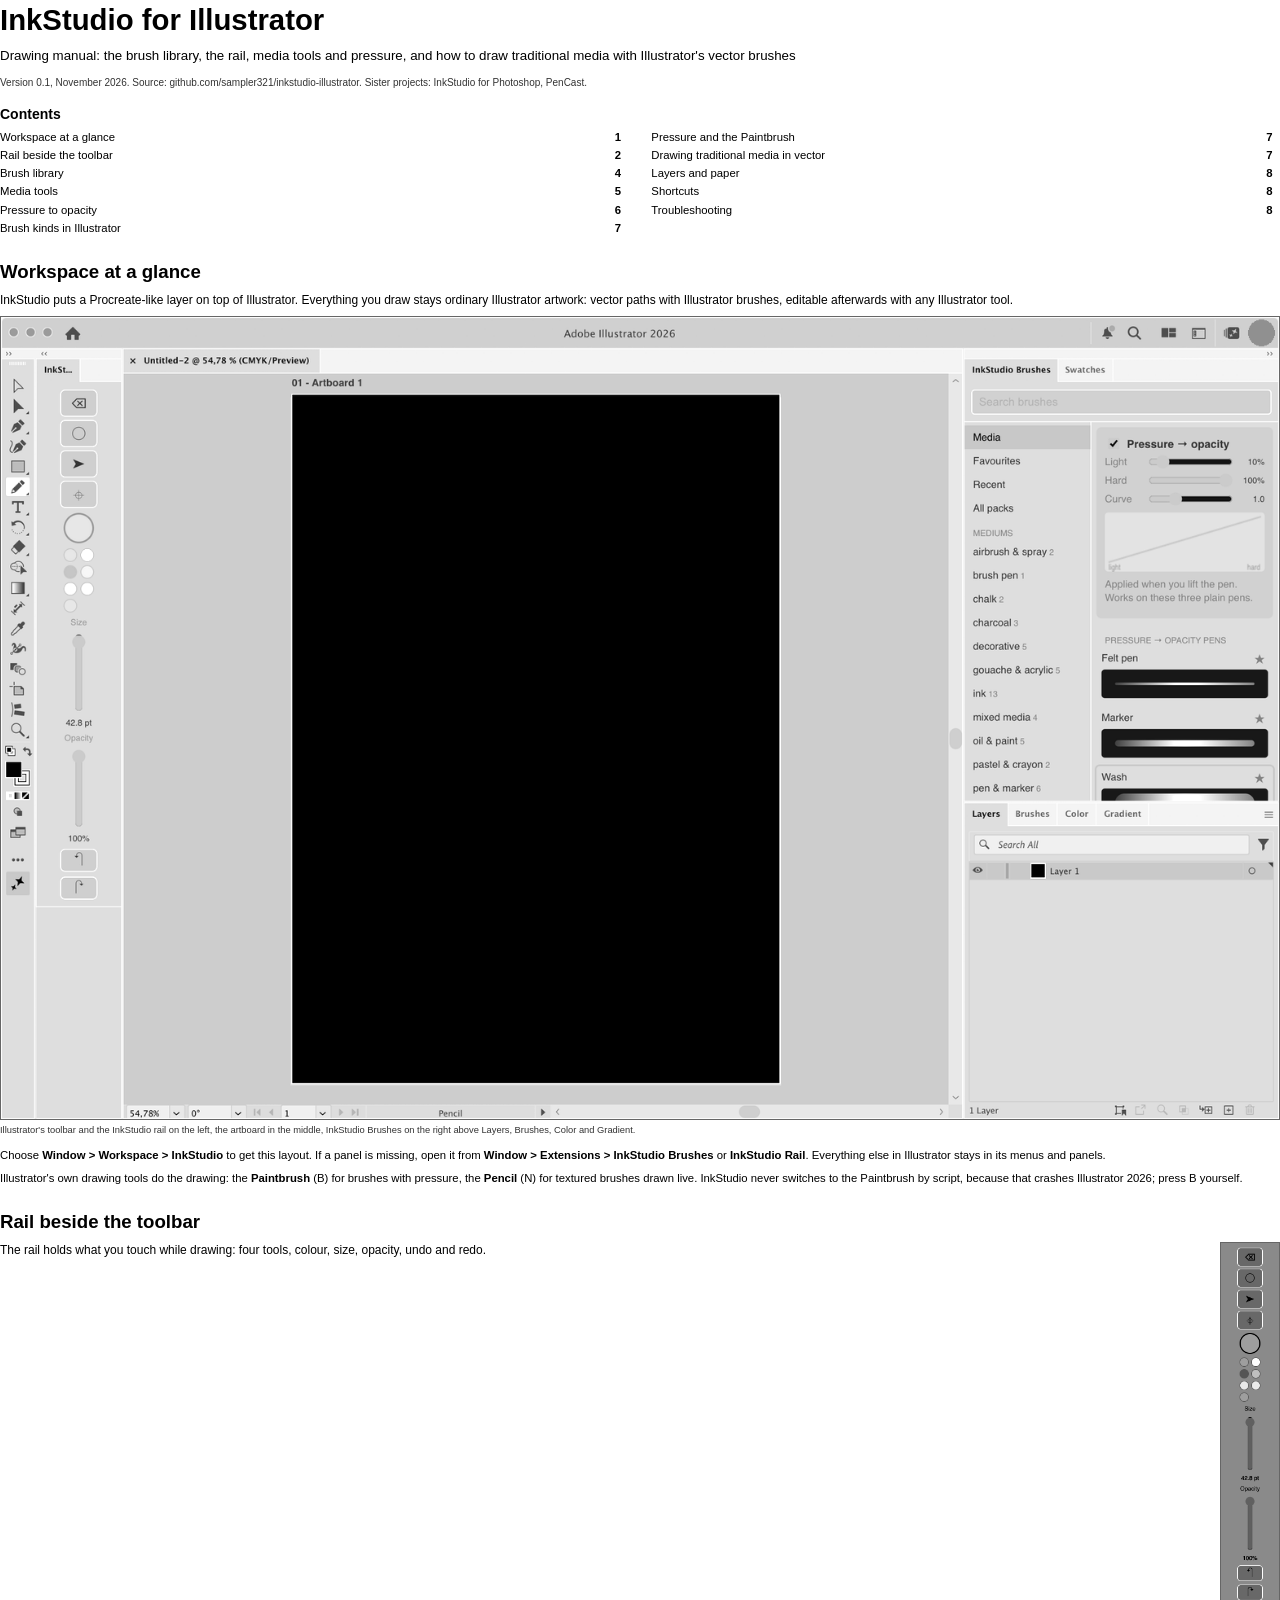
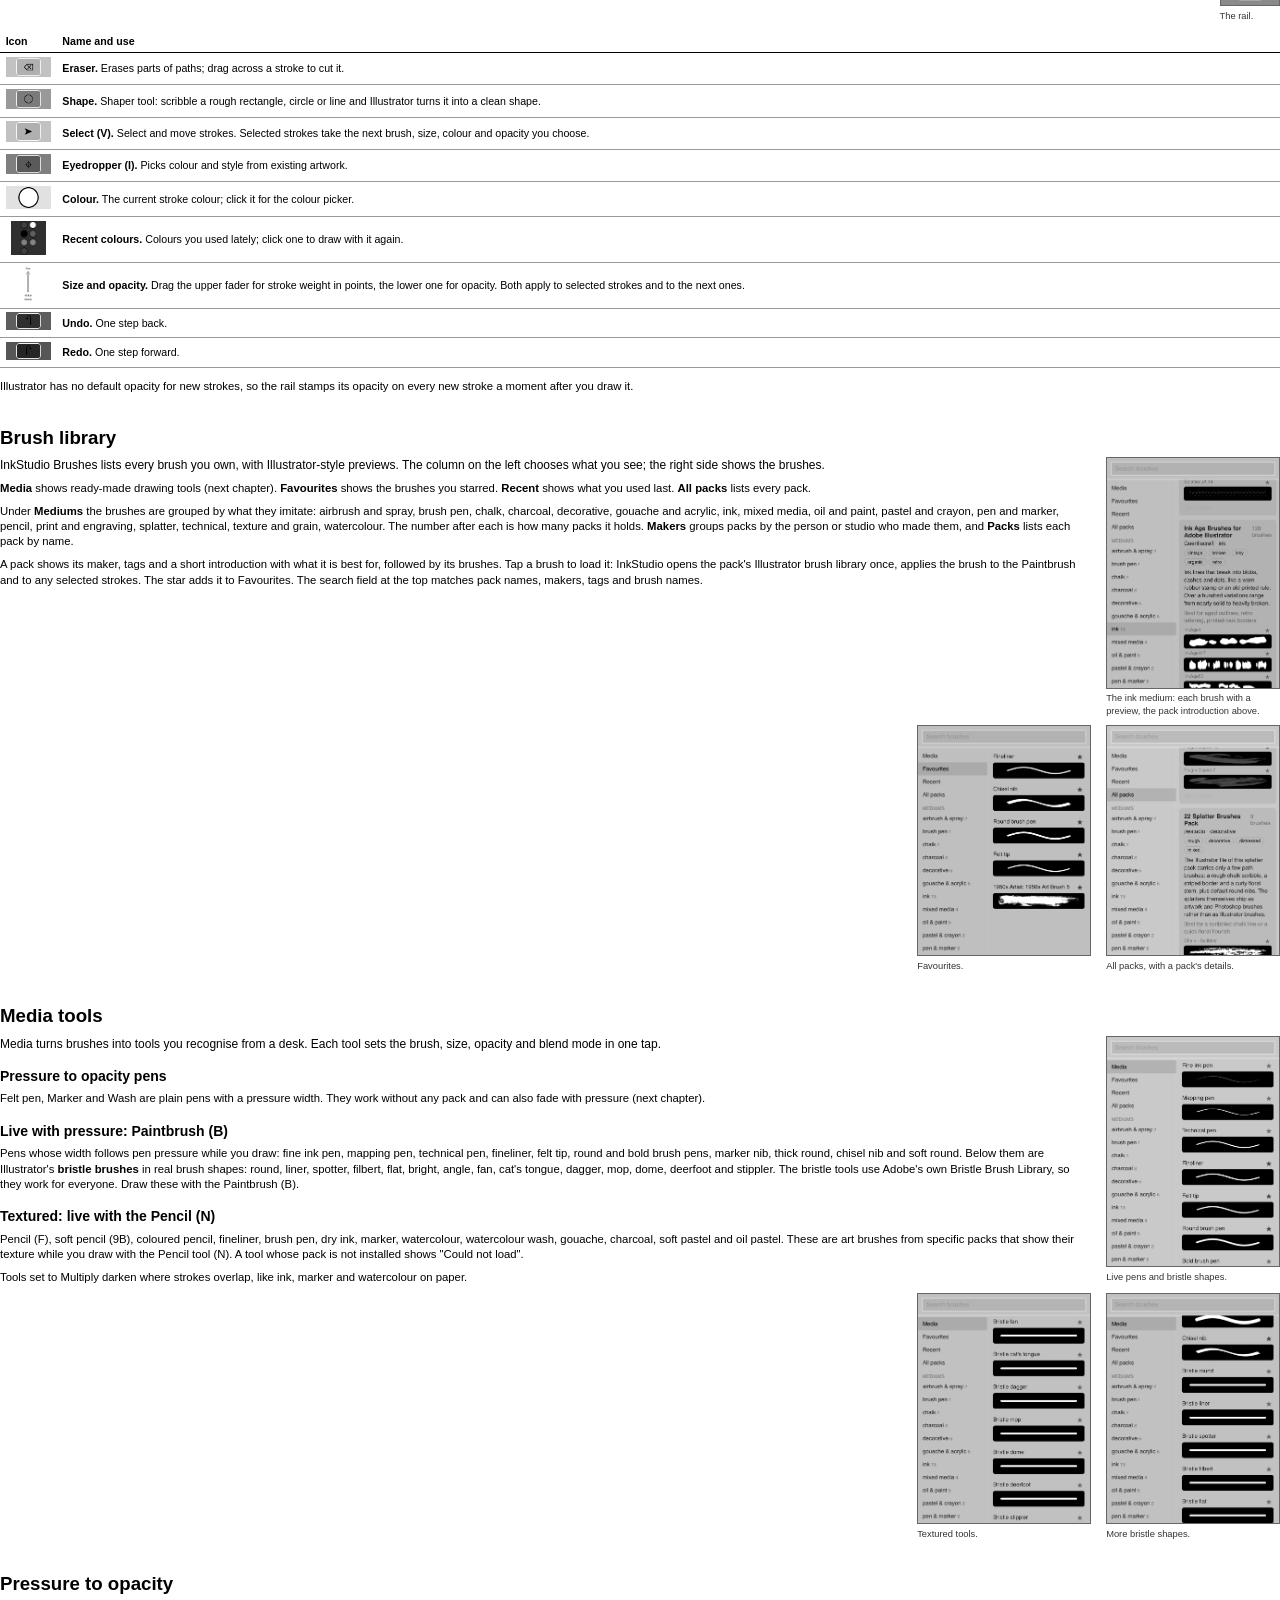
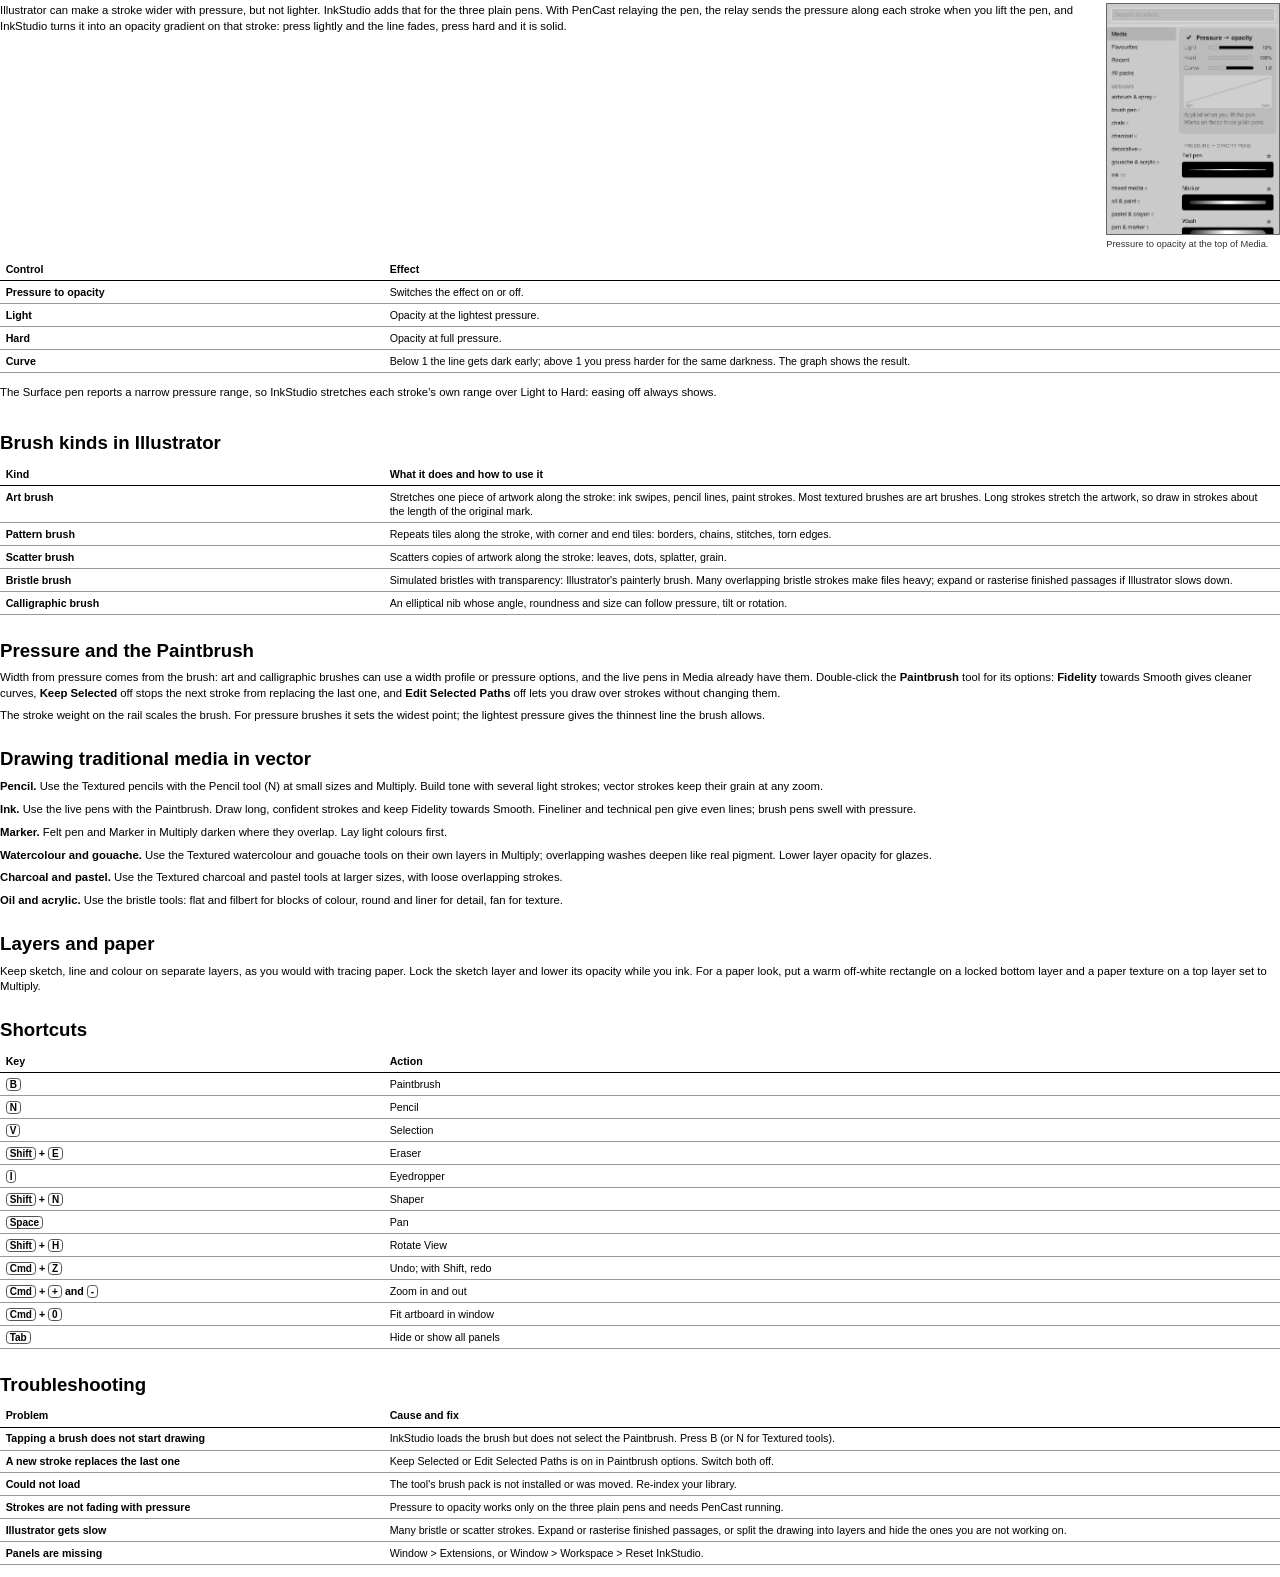
==== docs/manual.html @ f84ca190 "Manual: InkStudio for Illustrator (A5 PDF and A4 2-up print edition) with panel screenshots; no midd" ====
<!doctype html>
<html lang="en">
<head>
<meta charset="utf-8">
<title>InkStudio for Illustrator</title>
<style>
@page { size: A5; margin: 10mm 10mm 12mm 10mm; @bottom-center { content: counter(page); font: 7pt Arial; color: #555; } }
* { box-sizing: border-box; }
body { font-family: Arial, Helvetica, sans-serif; font-size: 8.5pt; line-height: 1.35; color: #000; margin: 0; }
h1 { font-size: 14pt; margin: 6mm 0 2mm; break-after: avoid; }
h2 { font-size: 10.5pt; margin: 4mm 0 1.5mm; break-after: avoid; }
h3 { font-size: 9pt; margin: 3mm 0 1mm; break-after: avoid; }
p { margin: 0 0 2mm; }
.lead { font-size: 9pt; }
table { width: 100%; border-collapse: collapse; margin: 1.5mm 0 3mm; font-size: 8pt; }
tr { break-inside: avoid; }
th, td { text-align: left; vertical-align: top; padding: 1mm 1.5mm; border-bottom: 0.3pt solid #999; }
th { font-weight: bold; border-bottom: 0.8pt solid #000; }
td:first-child { font-weight: bold; width: 30%; }
table.ico td:first-child { width: 14mm; text-align: center; vertical-align: middle; }
table.ico img { max-width: 12mm; max-height: 9mm; display: inline-block; }
table.ico td { vertical-align: middle; }
figure { margin: 2mm 0 3mm; break-inside: avoid; }
figure img { display: block; max-width: 100%; border: 0.3pt solid #666; }
figcaption { font-size: 7pt; color: #333; margin-top: 1mm; }
.side { float: right; width: 42mm; margin: 0 0 2mm 4mm; }
.clear { clear: both; }
.strip img { border: none; width: 100%; }
.cover h1 { font-size: 22pt; margin: 0 0 2mm; }
.cover .sub { font-size: 10pt; margin-bottom: 3mm; }
.cover .meta { font-size: 7.5pt; color: #333; margin-bottom: 4mm; }
.toc { columns: 2; column-gap: 6mm; font-size: 8.5pt; }
.toc div { break-inside: avoid; margin-bottom: 0.8mm; display: flex; justify-content: space-between; padding-right: 2mm; }
.toc .pg { font-weight: bold; }
kbd { font-family: Arial; font-size: 7.5pt; border: 0.5pt solid #555; border-radius: 1mm; padding: 0 0.8mm; }
</style>
</head>
<body>
<section class="cover">
<h1>InkStudio for Illustrator</h1>
<div class="sub">Drawing manual: the brush library, the rail, media tools and pressure, and how to draw traditional media with Illustrator's vector brushes</div>
<div class="meta">Version 0.1, November 2026. Source: github.com/sampler321/inkstudio-illustrator. Sister projects: InkStudio for Photoshop, PenCast.</div>
</section>
<h2>Contents</h2>
<div class="toc">
  <div><span>Workspace at a glance</span><span class="pg">1</span></div>
  <div><span>Rail beside the toolbar</span><span class="pg">2</span></div>
  <div><span>Brush library</span><span class="pg">4</span></div>
  <div><span>Media tools</span><span class="pg">5</span></div>
  <div><span>Pressure to opacity</span><span class="pg">6</span></div>
  <div><span>Brush kinds in Illustrator</span><span class="pg">7</span></div>
  <div><span>Pressure and the Paintbrush</span><span class="pg">7</span></div>
  <div><span>Drawing traditional media in vector</span><span class="pg">7</span></div>
  <div><span>Layers and paper</span><span class="pg">8</span></div>
  <div><span>Shortcuts</span><span class="pg">8</span></div>
  <div><span>Troubleshooting</span><span class="pg">8</span></div>
</div>

<h1>Workspace at a glance</h1>
<p class="lead">InkStudio puts a Procreate-like layer on top of Illustrator. Everything you draw stays ordinary Illustrator artwork: vector paths with Illustrator brushes, editable afterwards with any Illustrator tool.</p>
<figure><img src="img/print/workspace.png" alt=""><figcaption>Illustrator's toolbar and the InkStudio rail on the left, the artboard in the middle, InkStudio Brushes on the right above Layers, Brushes, Color and Gradient.</figcaption></figure>
<p>Choose <b>Window &gt; Workspace &gt; InkStudio</b> to get this layout. If a panel is missing, open it from <b>Window &gt; Extensions &gt; InkStudio Brushes</b> or <b>InkStudio Rail</b>. Everything else in Illustrator stays in its menus and panels.</p>
<p>Illustrator's own drawing tools do the drawing: the <b>Paintbrush</b> (B) for brushes with pressure, the <b>Pencil</b> (N) for textured brushes drawn live. InkStudio never switches to the Paintbrush by script, because that crashes Illustrator 2026; press B yourself.</p>

<h1>Rail beside the toolbar</h1>
<figure class="side" style="width:16mm"><img src="img/print/rail.png" alt=""><figcaption>The rail.</figcaption></figure>
<p class="lead">The rail holds what you touch while drawing: four tools, colour, size, opacity, undo and redo.</p>
<table class="k ico">
<tr><th>Icon</th><th>Name and use</th></tr>
<tr><td><img src="img/print/icons/rl-eraser.png" alt=""></td><td><b>Eraser.</b> Erases parts of paths; drag across a stroke to cut it.</td></tr>
<tr><td><img src="img/print/icons/rl-shape.png" alt=""></td><td><b>Shape.</b> Shaper tool: scribble a rough rectangle, circle or line and Illustrator turns it into a clean shape.</td></tr>
<tr><td><img src="img/print/icons/rl-select.png" alt=""></td><td><b>Select (V).</b> Select and move strokes. Selected strokes take the next brush, size, colour and opacity you choose.</td></tr>
<tr><td><img src="img/print/icons/rl-eyedrop.png" alt=""></td><td><b>Eyedropper (I).</b> Picks colour and style from existing artwork.</td></tr>
<tr><td><img src="img/print/icons/rl-colour.png" alt=""></td><td><b>Colour.</b> The current stroke colour; click it for the colour picker.</td></tr>
<tr><td><img src="img/print/icons/rl-swatches.png" alt=""></td><td><b>Recent colours.</b> Colours you used lately; click one to draw with it again.</td></tr>
<tr><td><img src="img/print/icons/rl-size.png" alt=""></td><td><b>Size and opacity.</b> Drag the upper fader for stroke weight in points, the lower one for opacity. Both apply to selected strokes and to the next ones.</td></tr>
<tr><td><img src="img/print/icons/rl-undo.png" alt=""></td><td><b>Undo.</b> One step back.</td></tr>
<tr><td><img src="img/print/icons/rl-redo.png" alt=""></td><td><b>Redo.</b> One step forward.</td></tr>
</table>
<p>Illustrator has no default opacity for new strokes, so the rail stamps its opacity on every new stroke a moment after you draw it.</p>
<div class="clear"></div>

<h1>Brush library</h1>
<figure class="side" style="width:46mm"><img src="img/print/lib-medium-ink.png" alt=""><figcaption>The ink medium: each brush with a preview, the pack introduction above.</figcaption></figure>
<p class="lead">InkStudio Brushes lists every brush you own, with Illustrator-style previews. The column on the left chooses what you see; the right side shows the brushes.</p>
<p><b>Media</b> shows ready-made drawing tools (next chapter). <b>Favourites</b> shows the brushes you starred. <b>Recent</b> shows what you used last. <b>All packs</b> lists every pack.</p>
<p>Under <b>Mediums</b> the brushes are grouped by what they imitate: airbrush and spray, brush pen, chalk, charcoal, decorative, gouache and acrylic, ink, mixed media, oil and paint, pastel and crayon, pen and marker, pencil, print and engraving, splatter, technical, texture and grain, watercolour. The number after each is how many packs it holds. <b>Makers</b> groups packs by the person or studio who made them, and <b>Packs</b> lists each pack by name.</p>
<p>A pack shows its maker, tags and a short introduction with what it is best for, followed by its brushes. Tap a brush to load it: InkStudio opens the pack's Illustrator brush library once, applies the brush to the Paintbrush and to any selected strokes. The star adds it to Favourites. The search field at the top matches pack names, makers, tags and brush names.</p>
<div class="clear"></div>
<figure class="side" style="width:46mm"><img src="img/print/lib-allpacks.png" alt=""><figcaption>All packs, with a pack's details.</figcaption></figure>
<figure class="side" style="width:46mm"><img src="img/print/lib-favourites.png" alt=""><figcaption>Favourites.</figcaption></figure>
<div class="clear"></div>

<h1>Media tools</h1>
<figure class="side" style="width:46mm"><img src="img/print/lib-media-500.png" alt=""><figcaption>Live pens and bristle shapes.</figcaption></figure>
<p class="lead">Media turns brushes into tools you recognise from a desk. Each tool sets the brush, size, opacity and blend mode in one tap.</p>
<h2>Pressure to opacity pens</h2>
<p>Felt pen, Marker and Wash are plain pens with a pressure width. They work without any pack and can also fade with pressure (next chapter).</p>
<h2>Live with pressure: Paintbrush (B)</h2>
<p>Pens whose width follows pen pressure while you draw: fine ink pen, mapping pen, technical pen, fineliner, felt tip, round and bold brush pens, marker nib, thick round, chisel nib and soft round. Below them are Illustrator's <b>bristle brushes</b> in real brush shapes: round, liner, spotter, filbert, flat, bright, angle, fan, cat's tongue, dagger, mop, dome, deerfoot and stippler. The bristle tools use Adobe's own Bristle Brush Library, so they work for everyone. Draw these with the Paintbrush (B).</p>
<h2>Textured: live with the Pencil (N)</h2>
<p>Pencil (F), soft pencil (9B), coloured pencil, fineliner, brush pen, dry ink, marker, watercolour, watercolour wash, gouache, charcoal, soft pastel and oil pastel. These are art brushes from specific packs that show their texture while you draw with the Pencil tool (N). A tool whose pack is not installed shows "Could not load".</p>
<p>Tools set to Multiply darken where strokes overlap, like ink, marker and watercolour on paper.</p>
<div class="clear"></div>
<figure class="side" style="width:46mm"><img src="img/print/lib-media-1100.png" alt=""><figcaption>More bristle shapes.</figcaption></figure>
<figure class="side" style="width:46mm"><img src="img/print/lib-media-1700.png" alt=""><figcaption>Textured tools.</figcaption></figure>
<div class="clear"></div>

<h1>Pressure to opacity</h1>
<figure class="side" style="width:46mm"><img src="img/print/lib-media.png" alt=""><figcaption>Pressure to opacity at the top of Media.</figcaption></figure>
<p>Illustrator can make a stroke wider with pressure, but not lighter. InkStudio adds that for the three plain pens. With PenCast relaying the pen, the relay sends the pressure along each stroke when you lift the pen, and InkStudio turns it into an opacity gradient on that stroke: press lightly and the line fades, press hard and it is solid.</p>
<table>
<tr><th>Control</th><th>Effect</th></tr>
<tr><td>Pressure to opacity</td><td>Switches the effect on or off.</td></tr>
<tr><td>Light</td><td>Opacity at the lightest pressure.</td></tr>
<tr><td>Hard</td><td>Opacity at full pressure.</td></tr>
<tr><td>Curve</td><td>Below 1 the line gets dark early; above 1 you press harder for the same darkness. The graph shows the result.</td></tr>
</table>
<p>The Surface pen reports a narrow pressure range, so InkStudio stretches each stroke's own range over Light to Hard: easing off always shows.</p>
<div class="clear"></div>

<h1>Brush kinds in Illustrator</h1>
<table>
<tr><th>Kind</th><th>What it does and how to use it</th></tr>
<tr><td>Art brush</td><td>Stretches one piece of artwork along the stroke: ink swipes, pencil lines, paint strokes. Most textured brushes are art brushes. Long strokes stretch the artwork, so draw in strokes about the length of the original mark.</td></tr>
<tr><td>Pattern brush</td><td>Repeats tiles along the stroke, with corner and end tiles: borders, chains, stitches, torn edges.</td></tr>
<tr><td>Scatter brush</td><td>Scatters copies of artwork along the stroke: leaves, dots, splatter, grain.</td></tr>
<tr><td>Bristle brush</td><td>Simulated bristles with transparency: Illustrator's painterly brush. Many overlapping bristle strokes make files heavy; expand or rasterise finished passages if Illustrator slows down.</td></tr>
<tr><td>Calligraphic brush</td><td>An elliptical nib whose angle, roundness and size can follow pressure, tilt or rotation.</td></tr>
</table>

<h1>Pressure and the Paintbrush</h1>
<p>Width from pressure comes from the brush: art and calligraphic brushes can use a width profile or pressure options, and the live pens in Media already have them. Double-click the <b>Paintbrush</b> tool for its options: <b>Fidelity</b> towards Smooth gives cleaner curves, <b>Keep Selected</b> off stops the next stroke from replacing the last one, and <b>Edit Selected Paths</b> off lets you draw over strokes without changing them.</p>
<p>The stroke weight on the rail scales the brush. For pressure brushes it sets the widest point; the lightest pressure gives the thinnest line the brush allows.</p>

<h1>Drawing traditional media in vector</h1>
<p><b>Pencil.</b> Use the Textured pencils with the Pencil tool (N) at small sizes and Multiply. Build tone with several light strokes; vector strokes keep their grain at any zoom.</p>
<p><b>Ink.</b> Use the live pens with the Paintbrush. Draw long, confident strokes and keep Fidelity towards Smooth. Fineliner and technical pen give even lines; brush pens swell with pressure.</p>
<p><b>Marker.</b> Felt pen and Marker in Multiply darken where they overlap. Lay light colours first.</p>
<p><b>Watercolour and gouache.</b> Use the Textured watercolour and gouache tools on their own layers in Multiply; overlapping washes deepen like real pigment. Lower layer opacity for glazes.</p>
<p><b>Charcoal and pastel.</b> Use the Textured charcoal and pastel tools at larger sizes, with loose overlapping strokes.</p>
<p><b>Oil and acrylic.</b> Use the bristle tools: flat and filbert for blocks of colour, round and liner for detail, fan for texture.</p>

<h1>Layers and paper</h1>
<p>Keep sketch, line and colour on separate layers, as you would with tracing paper. Lock the sketch layer and lower its opacity while you ink. For a paper look, put a warm off-white rectangle on a locked bottom layer and a paper texture on a top layer set to Multiply.</p>

<h1>Shortcuts</h1>
<table class="k">
<tr><th>Key</th><th>Action</th></tr>
<tr><td><kbd>B</kbd></td><td>Paintbrush</td></tr>
<tr><td><kbd>N</kbd></td><td>Pencil</td></tr>
<tr><td><kbd>V</kbd></td><td>Selection</td></tr>
<tr><td><kbd>Shift</kbd> + <kbd>E</kbd></td><td>Eraser</td></tr>
<tr><td><kbd>I</kbd></td><td>Eyedropper</td></tr>
<tr><td><kbd>Shift</kbd> + <kbd>N</kbd></td><td>Shaper</td></tr>
<tr><td><kbd>Space</kbd></td><td>Pan</td></tr>
<tr><td><kbd>Shift</kbd> + <kbd>H</kbd></td><td>Rotate View</td></tr>
<tr><td><kbd>Cmd</kbd> + <kbd>Z</kbd></td><td>Undo; with Shift, redo</td></tr>
<tr><td><kbd>Cmd</kbd> + <kbd>+</kbd> and <kbd>-</kbd></td><td>Zoom in and out</td></tr>
<tr><td><kbd>Cmd</kbd> + <kbd>0</kbd></td><td>Fit artboard in window</td></tr>
<tr><td><kbd>Tab</kbd></td><td>Hide or show all panels</td></tr>
</table>

<h1>Troubleshooting</h1>
<table>
<tr><th>Problem</th><th>Cause and fix</th></tr>
<tr><td>Tapping a brush does not start drawing</td><td>InkStudio loads the brush but does not select the Paintbrush. Press B (or N for Textured tools).</td></tr>
<tr><td>A new stroke replaces the last one</td><td>Keep Selected or Edit Selected Paths is on in Paintbrush options. Switch both off.</td></tr>
<tr><td>Could not load</td><td>The tool's brush pack is not installed or was moved. Re-index your library.</td></tr>
<tr><td>Strokes are not fading with pressure</td><td>Pressure to opacity works only on the three plain pens and needs PenCast running.</td></tr>
<tr><td>Illustrator gets slow</td><td>Many bristle or scatter strokes. Expand or rasterise finished passages, or split the drawing into layers and hide the ones you are not working on.</td></tr>
<tr><td>Panels are missing</td><td>Window &gt; Extensions, or Window &gt; Workspace &gt; Reset InkStudio.</td></tr>
</table>

</body>
</html>
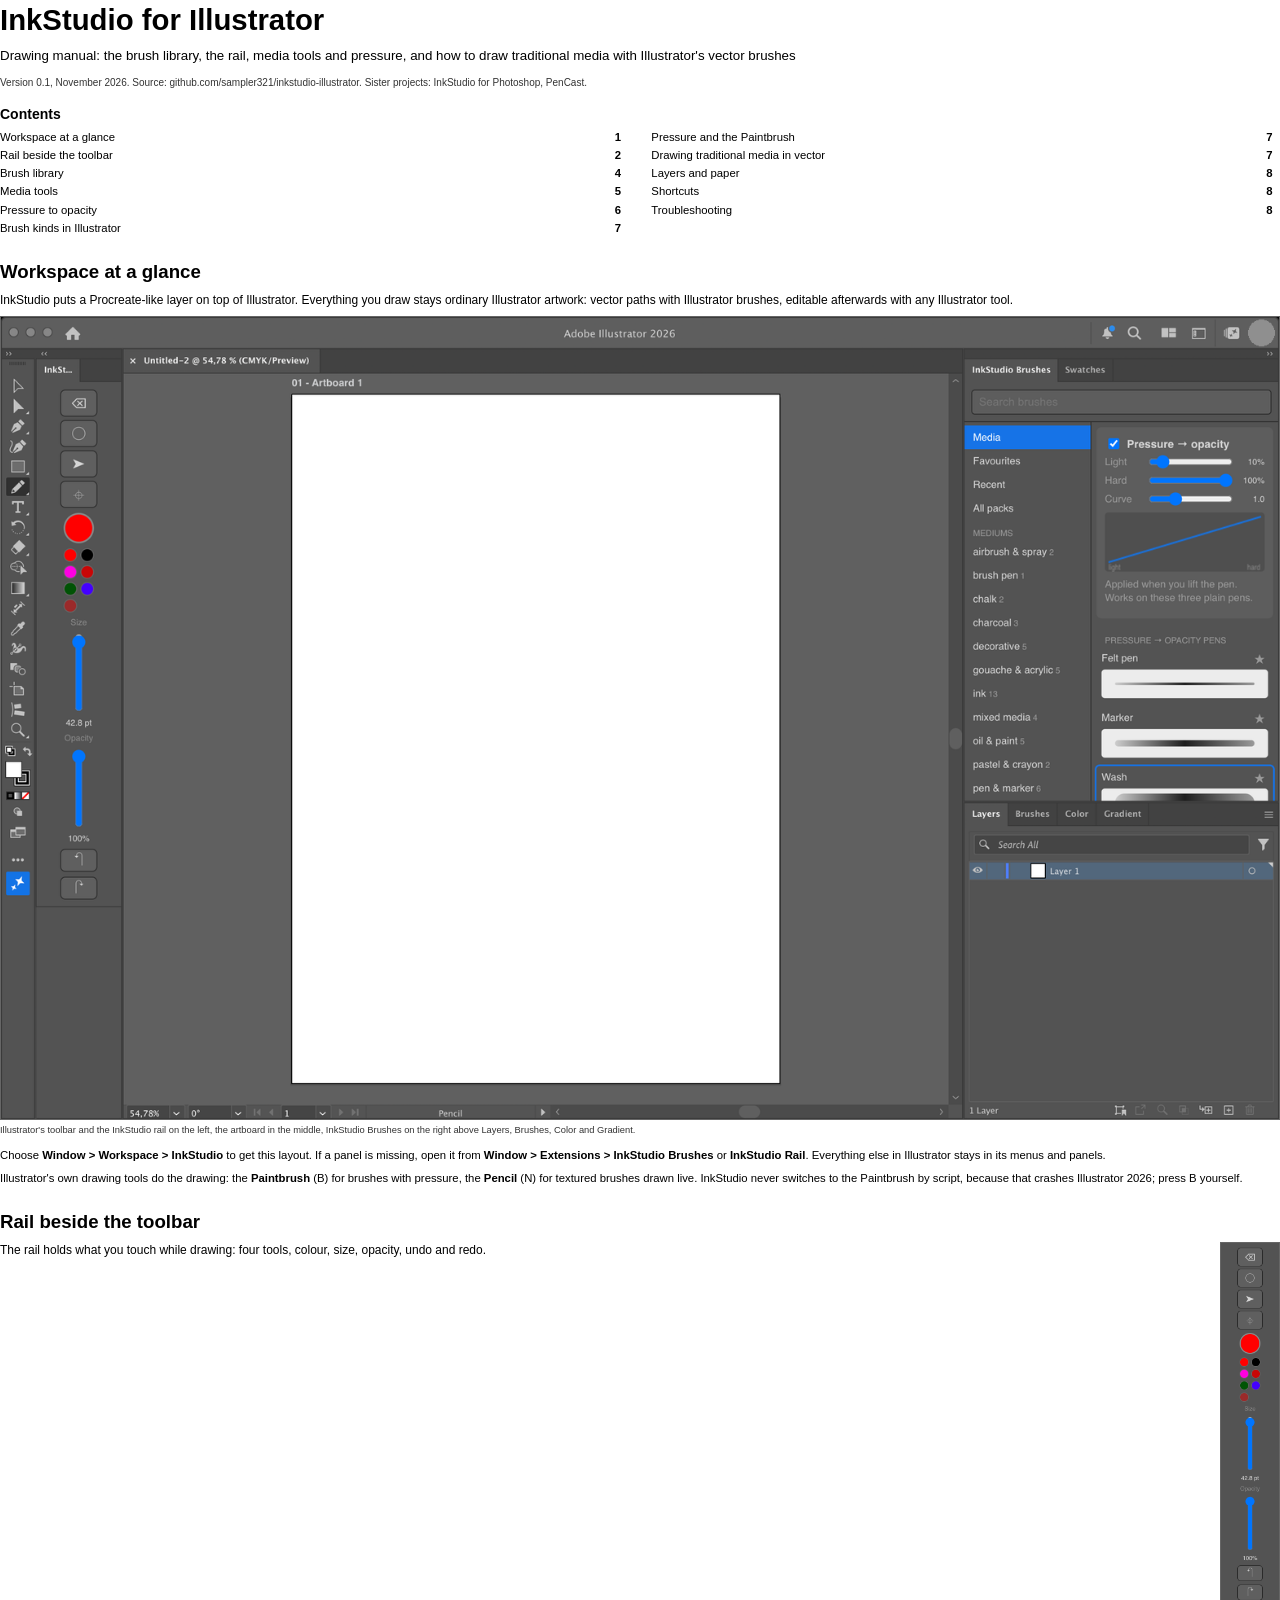
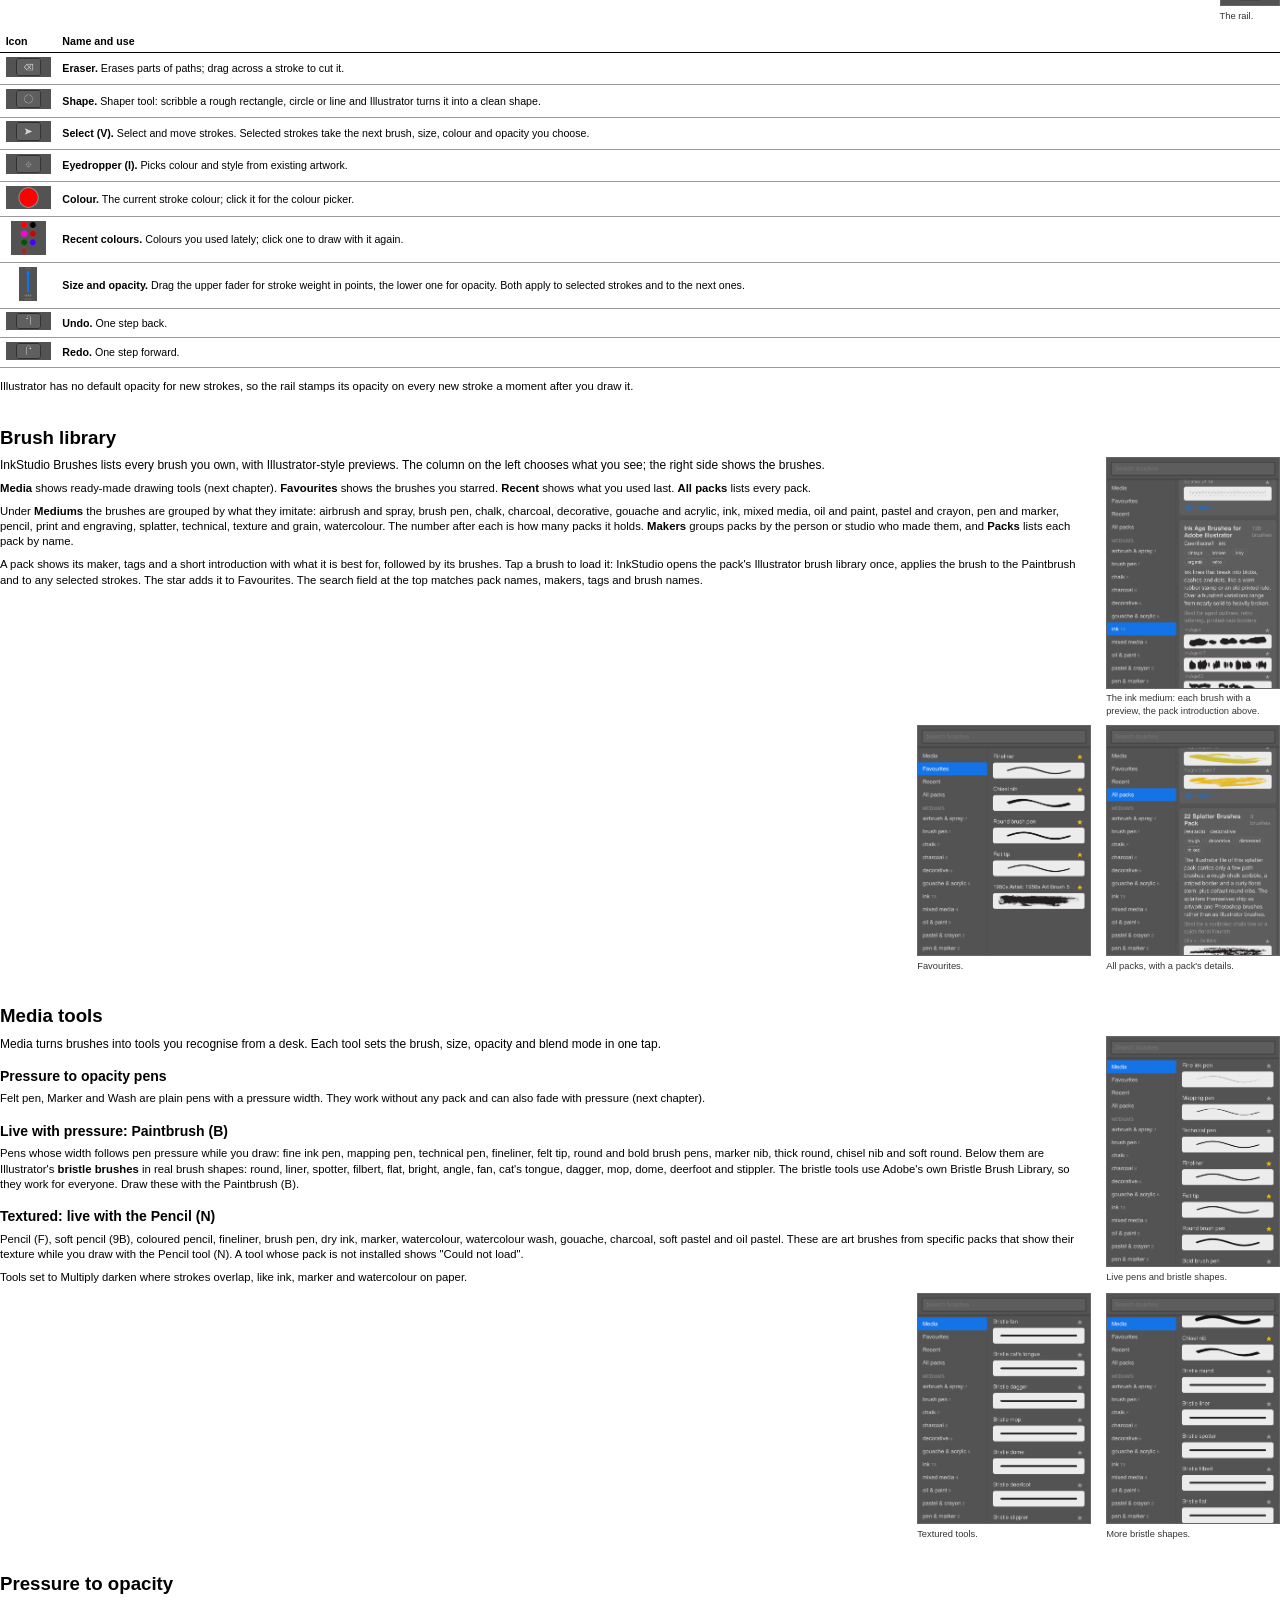
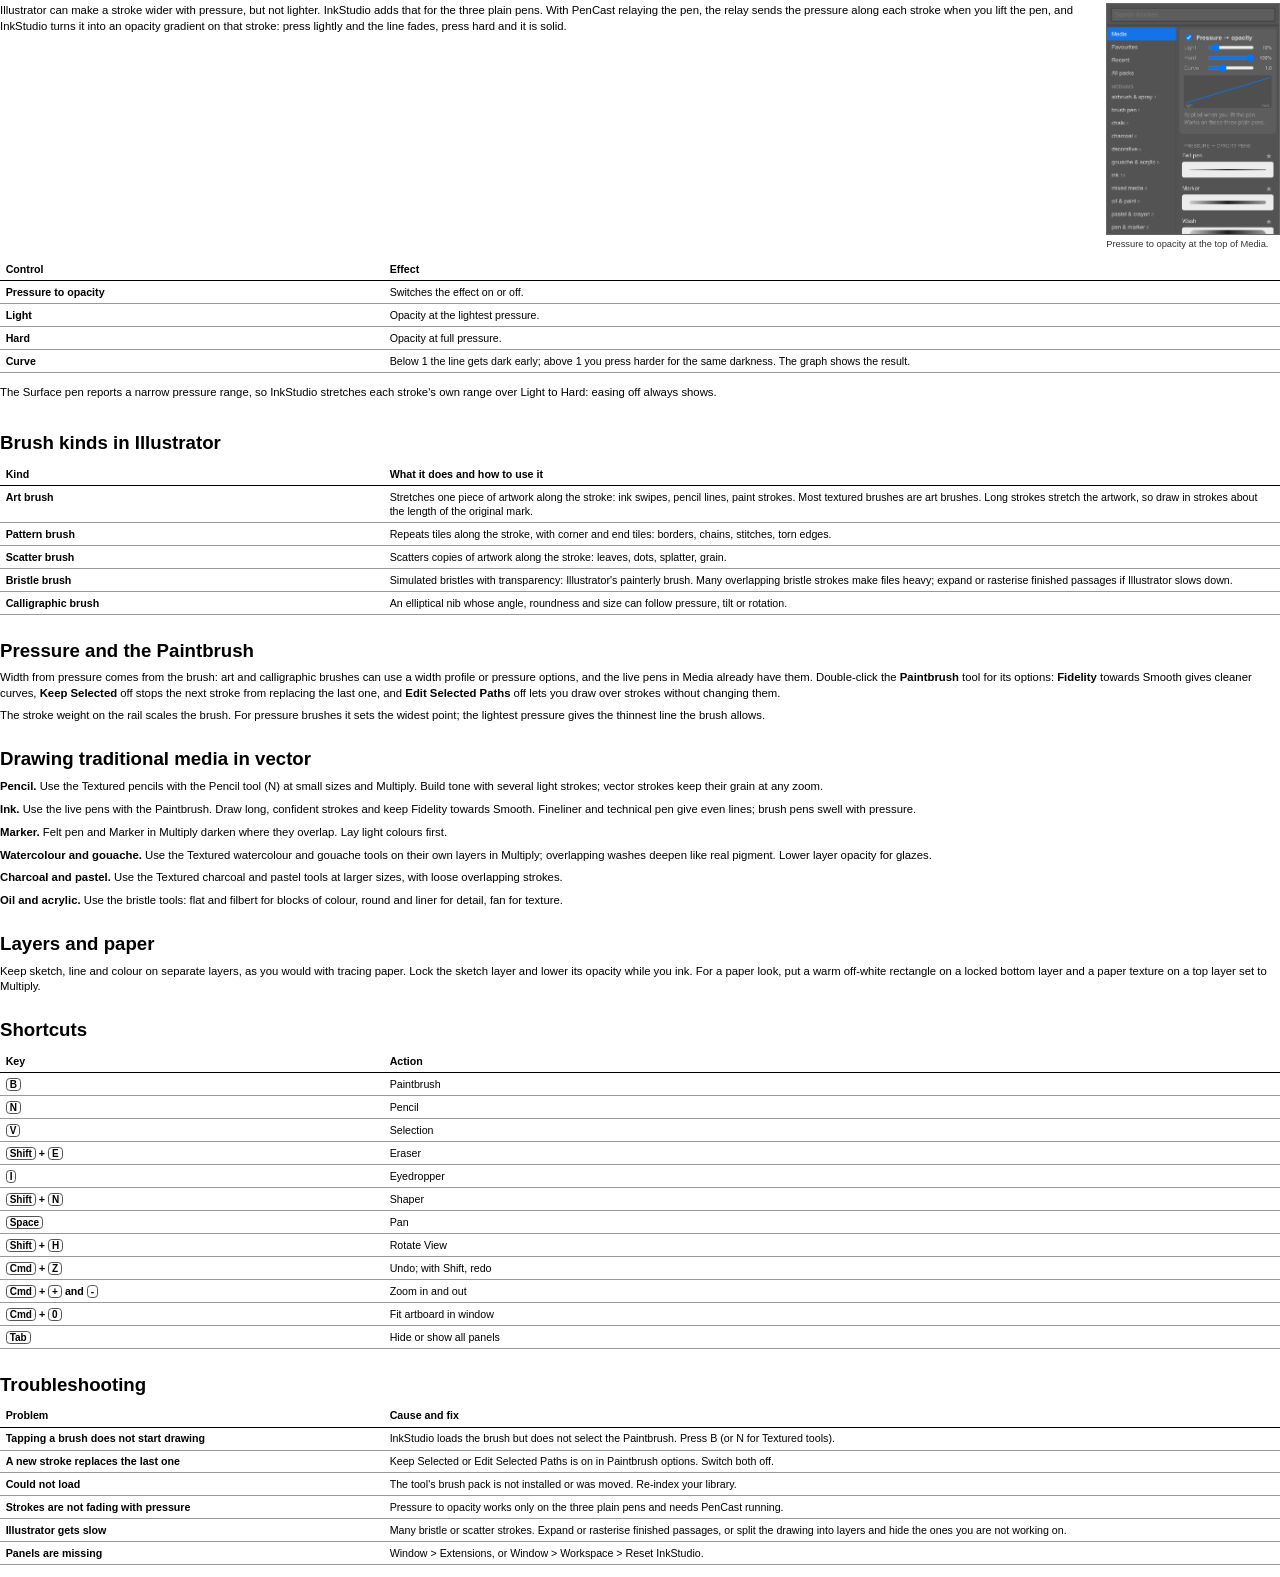
==== commit 920247d3: "Manual: regular screenshots Co-Authored-By: Claude Opus 5.5 <noreply@anthropic.com>" ====
--- a/docs/manual.html
+++ b/docs/manual.html
@@ -58,41 +58,41 @@
 
 <h1>Workspace at a glance</h1>
 <p class="lead">InkStudio puts a Procreate-like layer on top of Illustrator. Everything you draw stays ordinary Illustrator artwork: vector paths with Illustrator brushes, editable afterwards with any Illustrator tool.</p>
-<figure><img src="img/print/workspace.png" alt=""><figcaption>Illustrator's toolbar and the InkStudio rail on the left, the artboard in the middle, InkStudio Brushes on the right above Layers, Brushes, Color and Gradient.</figcaption></figure>
+<figure><img src="img/workspace.png" alt=""><figcaption>Illustrator's toolbar and the InkStudio rail on the left, the artboard in the middle, InkStudio Brushes on the right above Layers, Brushes, Color and Gradient.</figcaption></figure>
 <p>Choose <b>Window &gt; Workspace &gt; InkStudio</b> to get this layout. If a panel is missing, open it from <b>Window &gt; Extensions &gt; InkStudio Brushes</b> or <b>InkStudio Rail</b>. Everything else in Illustrator stays in its menus and panels.</p>
 <p>Illustrator's own drawing tools do the drawing: the <b>Paintbrush</b> (B) for brushes with pressure, the <b>Pencil</b> (N) for textured brushes drawn live. InkStudio never switches to the Paintbrush by script, because that crashes Illustrator 2026; press B yourself.</p>
 
 <h1>Rail beside the toolbar</h1>
-<figure class="side" style="width:16mm"><img src="img/print/rail.png" alt=""><figcaption>The rail.</figcaption></figure>
+<figure class="side" style="width:16mm"><img src="img/rail.png" alt=""><figcaption>The rail.</figcaption></figure>
 <p class="lead">The rail holds what you touch while drawing: four tools, colour, size, opacity, undo and redo.</p>
 <table class="k ico">
 <tr><th>Icon</th><th>Name and use</th></tr>
-<tr><td><img src="img/print/icons/rl-eraser.png" alt=""></td><td><b>Eraser.</b> Erases parts of paths; drag across a stroke to cut it.</td></tr>
-<tr><td><img src="img/print/icons/rl-shape.png" alt=""></td><td><b>Shape.</b> Shaper tool: scribble a rough rectangle, circle or line and Illustrator turns it into a clean shape.</td></tr>
-<tr><td><img src="img/print/icons/rl-select.png" alt=""></td><td><b>Select (V).</b> Select and move strokes. Selected strokes take the next brush, size, colour and opacity you choose.</td></tr>
-<tr><td><img src="img/print/icons/rl-eyedrop.png" alt=""></td><td><b>Eyedropper (I).</b> Picks colour and style from existing artwork.</td></tr>
-<tr><td><img src="img/print/icons/rl-colour.png" alt=""></td><td><b>Colour.</b> The current stroke colour; click it for the colour picker.</td></tr>
-<tr><td><img src="img/print/icons/rl-swatches.png" alt=""></td><td><b>Recent colours.</b> Colours you used lately; click one to draw with it again.</td></tr>
-<tr><td><img src="img/print/icons/rl-size.png" alt=""></td><td><b>Size and opacity.</b> Drag the upper fader for stroke weight in points, the lower one for opacity. Both apply to selected strokes and to the next ones.</td></tr>
-<tr><td><img src="img/print/icons/rl-undo.png" alt=""></td><td><b>Undo.</b> One step back.</td></tr>
-<tr><td><img src="img/print/icons/rl-redo.png" alt=""></td><td><b>Redo.</b> One step forward.</td></tr>
+<tr><td><img src="img/icons/rl-eraser.png" alt=""></td><td><b>Eraser.</b> Erases parts of paths; drag across a stroke to cut it.</td></tr>
+<tr><td><img src="img/icons/rl-shape.png" alt=""></td><td><b>Shape.</b> Shaper tool: scribble a rough rectangle, circle or line and Illustrator turns it into a clean shape.</td></tr>
+<tr><td><img src="img/icons/rl-select.png" alt=""></td><td><b>Select (V).</b> Select and move strokes. Selected strokes take the next brush, size, colour and opacity you choose.</td></tr>
+<tr><td><img src="img/icons/rl-eyedrop.png" alt=""></td><td><b>Eyedropper (I).</b> Picks colour and style from existing artwork.</td></tr>
+<tr><td><img src="img/icons/rl-colour.png" alt=""></td><td><b>Colour.</b> The current stroke colour; click it for the colour picker.</td></tr>
+<tr><td><img src="img/icons/rl-swatches.png" alt=""></td><td><b>Recent colours.</b> Colours you used lately; click one to draw with it again.</td></tr>
+<tr><td><img src="img/icons/rl-size.png" alt=""></td><td><b>Size and opacity.</b> Drag the upper fader for stroke weight in points, the lower one for opacity. Both apply to selected strokes and to the next ones.</td></tr>
+<tr><td><img src="img/icons/rl-undo.png" alt=""></td><td><b>Undo.</b> One step back.</td></tr>
+<tr><td><img src="img/icons/rl-redo.png" alt=""></td><td><b>Redo.</b> One step forward.</td></tr>
 </table>
 <p>Illustrator has no default opacity for new strokes, so the rail stamps its opacity on every new stroke a moment after you draw it.</p>
 <div class="clear"></div>
 
 <h1>Brush library</h1>
-<figure class="side" style="width:46mm"><img src="img/print/lib-medium-ink.png" alt=""><figcaption>The ink medium: each brush with a preview, the pack introduction above.</figcaption></figure>
+<figure class="side" style="width:46mm"><img src="img/lib-medium-ink.png" alt=""><figcaption>The ink medium: each brush with a preview, the pack introduction above.</figcaption></figure>
 <p class="lead">InkStudio Brushes lists every brush you own, with Illustrator-style previews. The column on the left chooses what you see; the right side shows the brushes.</p>
 <p><b>Media</b> shows ready-made drawing tools (next chapter). <b>Favourites</b> shows the brushes you starred. <b>Recent</b> shows what you used last. <b>All packs</b> lists every pack.</p>
 <p>Under <b>Mediums</b> the brushes are grouped by what they imitate: airbrush and spray, brush pen, chalk, charcoal, decorative, gouache and acrylic, ink, mixed media, oil and paint, pastel and crayon, pen and marker, pencil, print and engraving, splatter, technical, texture and grain, watercolour. The number after each is how many packs it holds. <b>Makers</b> groups packs by the person or studio who made them, and <b>Packs</b> lists each pack by name.</p>
 <p>A pack shows its maker, tags and a short introduction with what it is best for, followed by its brushes. Tap a brush to load it: InkStudio opens the pack's Illustrator brush library once, applies the brush to the Paintbrush and to any selected strokes. The star adds it to Favourites. The search field at the top matches pack names, makers, tags and brush names.</p>
 <div class="clear"></div>
-<figure class="side" style="width:46mm"><img src="img/print/lib-allpacks.png" alt=""><figcaption>All packs, with a pack's details.</figcaption></figure>
-<figure class="side" style="width:46mm"><img src="img/print/lib-favourites.png" alt=""><figcaption>Favourites.</figcaption></figure>
+<figure class="side" style="width:46mm"><img src="img/lib-allpacks.png" alt=""><figcaption>All packs, with a pack's details.</figcaption></figure>
+<figure class="side" style="width:46mm"><img src="img/lib-favourites.png" alt=""><figcaption>Favourites.</figcaption></figure>
 <div class="clear"></div>
 
 <h1>Media tools</h1>
-<figure class="side" style="width:46mm"><img src="img/print/lib-media-500.png" alt=""><figcaption>Live pens and bristle shapes.</figcaption></figure>
+<figure class="side" style="width:46mm"><img src="img/lib-media-500.png" alt=""><figcaption>Live pens and bristle shapes.</figcaption></figure>
 <p class="lead">Media turns brushes into tools you recognise from a desk. Each tool sets the brush, size, opacity and blend mode in one tap.</p>
 <h2>Pressure to opacity pens</h2>
 <p>Felt pen, Marker and Wash are plain pens with a pressure width. They work without any pack and can also fade with pressure (next chapter).</p>
@@ -102,12 +102,12 @@
 <p>Pencil (F), soft pencil (9B), coloured pencil, fineliner, brush pen, dry ink, marker, watercolour, watercolour wash, gouache, charcoal, soft pastel and oil pastel. These are art brushes from specific packs that show their texture while you draw with the Pencil tool (N). A tool whose pack is not installed shows "Could not load".</p>
 <p>Tools set to Multiply darken where strokes overlap, like ink, marker and watercolour on paper.</p>
 <div class="clear"></div>
-<figure class="side" style="width:46mm"><img src="img/print/lib-media-1100.png" alt=""><figcaption>More bristle shapes.</figcaption></figure>
-<figure class="side" style="width:46mm"><img src="img/print/lib-media-1700.png" alt=""><figcaption>Textured tools.</figcaption></figure>
+<figure class="side" style="width:46mm"><img src="img/lib-media-1100.png" alt=""><figcaption>More bristle shapes.</figcaption></figure>
+<figure class="side" style="width:46mm"><img src="img/lib-media-1700.png" alt=""><figcaption>Textured tools.</figcaption></figure>
 <div class="clear"></div>
 
 <h1>Pressure to opacity</h1>
-<figure class="side" style="width:46mm"><img src="img/print/lib-media.png" alt=""><figcaption>Pressure to opacity at the top of Media.</figcaption></figure>
+<figure class="side" style="width:46mm"><img src="img/lib-media.png" alt=""><figcaption>Pressure to opacity at the top of Media.</figcaption></figure>
 <p>Illustrator can make a stroke wider with pressure, but not lighter. InkStudio adds that for the three plain pens. With PenCast relaying the pen, the relay sends the pressure along each stroke when you lift the pen, and InkStudio turns it into an opacity gradient on that stroke: press lightly and the line fades, press hard and it is solid.</p>
 <table>
 <tr><th>Control</th><th>Effect</th></tr>
